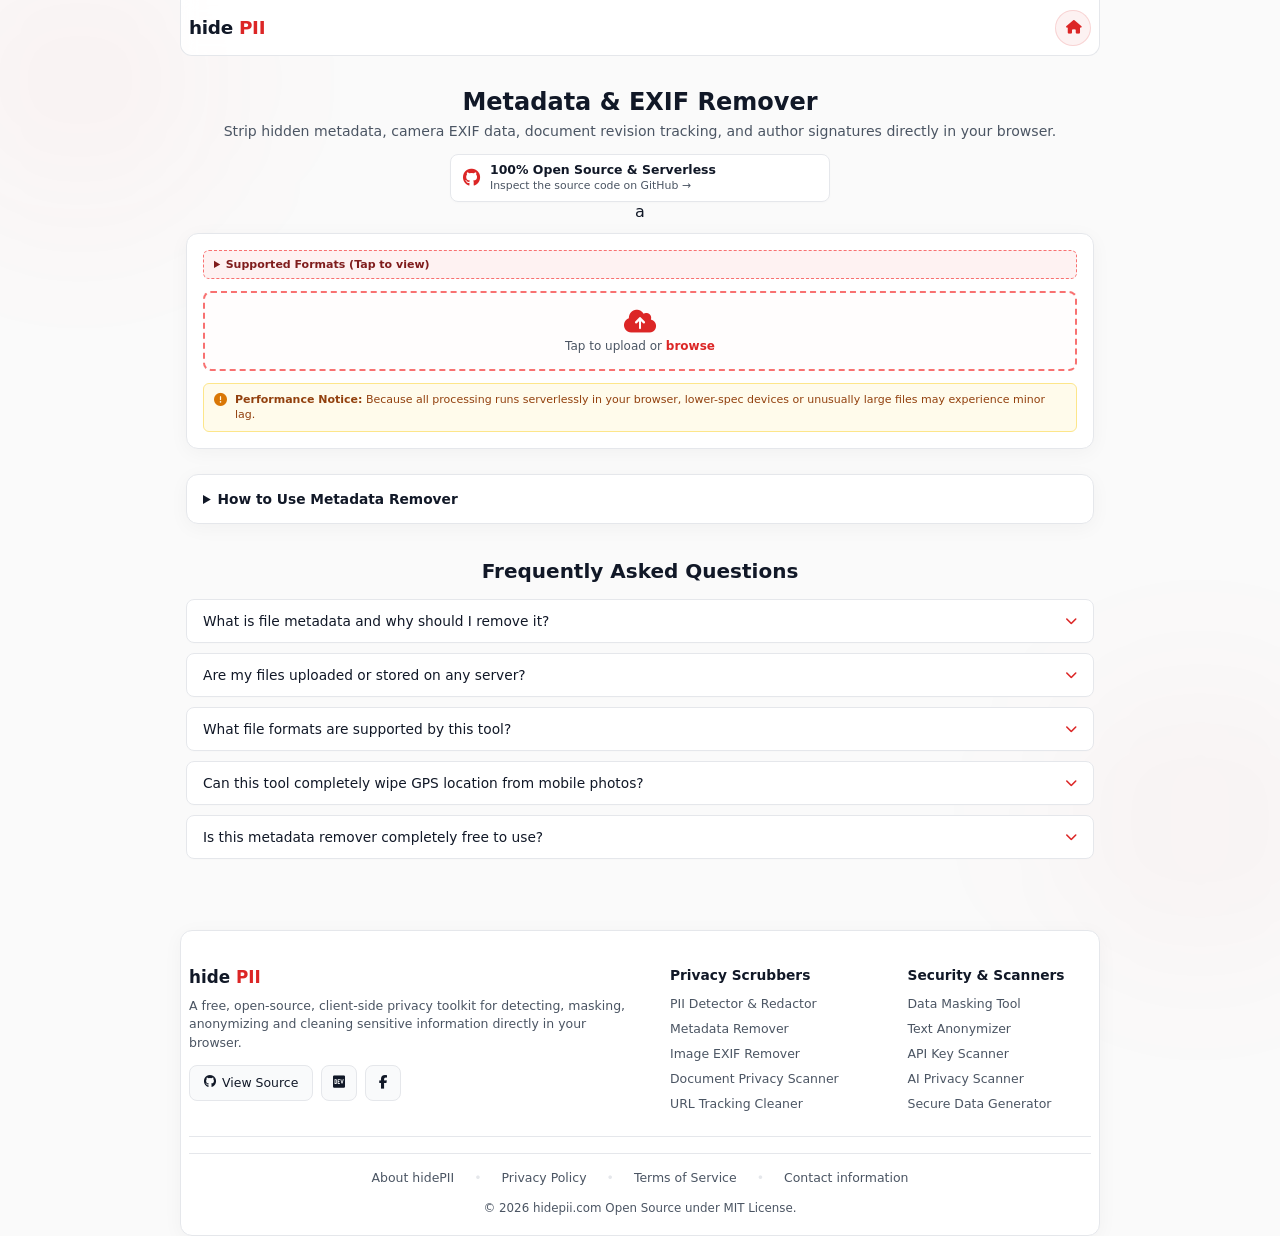
==== metadata-remover/index.html @ aa1be757 "mdr-test2" ====
<!DOCTYPE html>
<html lang="en">

<head>
    <meta charset="UTF-8">
    <meta name="viewport" content="width=device-width, initial-scale=1.0, viewport-fit=cover">
    <title>Metadata Remover & EXIF Cleaner | hidePII</title>
    <meta name="description"
        content="Free online metadata and EXIF remover tool. Strip hidden file properties, camera EXIF, document tracking and author signatures directly in your browser. No uploads.">
    <meta name="author" content="hidePII">
    <link rel="canonical" href="https://hidepii.com/metadata-remover/">
    <link rel="icon" href="/favicon.png">

    <link rel="stylesheet" href="https://cdnjs.cloudflare.com/ajax/libs/font-awesome/6.4.0/css/all.min.css">
    <link rel="stylesheet" href="style.css">

    <script src="https://cdnjs.cloudflare.com/ajax/libs/jszip/3.10.1/jszip.min.js"></script>
    <!-- pdf -->
    <script src="https://unpkg.com/pdf-lib@1.17.1/dist/pdf-lib.min.js"></script>
    <!-- EXIF.js for deep image metadata reading -->
    <script src="https://cdn.jsdelivr.net/npm/exif-js" defer></script>
    <!-- JSZip for deep Office & Archive metadata stripping -->
    <script src="https://cdnjs.cloudflare.com/ajax/libs/jszip/3.10.1/jszip.min.js" defer></script>
</head>

<body>

    <!-- Background Glow Orbs -->
    <div class="glow-orb orb-1" aria-hidden="true"></div>
    <div class="glow-orb orb-2" aria-hidden="true"></div>

    <!-- Header aligned with main tool content width -->
    <header class="app-header">
        <div class="nav-container">
            <a href="https://hidepii.com/" class="brand-name" aria-label="hidePII Home">
                hide <span class="highlight">PII</span>
            </a>
            <a href="https://hidepii.com/" id="nav-action-btn" class="about-btn" aria-label="Home">
                <i class="fa-solid fa-house" aria-hidden="true"></i>
            </a>
        </div>
    </header>

    <!-- Main Container -->
    <main class="main-container">
        <div class="hero-section" style="padding: 16px 0 12px 0; max-width: 100%; margin: 0 auto; text-align: center;">
            <h1 style="font-size: 1.5rem; font-weight: 700; margin-bottom: 6px; color: var(--text-main);">Metadata &
                EXIF Remover</h1>
            <p style="color: var(--text-muted); font-size: 0.88rem; line-height: 1.4;">
                Strip hidden metadata, camera EXIF data, document revision tracking, and author signatures directly in
                your browser.
            </p>

            <!-- Single Line Clean GitHub Trust Badge -->
            <div style="margin-top: 12px; display: flex; justify-content: center;">
                <a href="https://github.com/hidepii/metadata-remover" target="_blank" class="hero-github-card"
                    rel="noopener noreferrer">
                    <div class="github-card-icon">
                        <i class="fa-brands fa-github" aria-hidden="true"></i>
                    </div>
                    <div class="github-card-content">
                        <span class="github-card-title">100% Open Source & Serverless</span>
                        <span class="github-card-desc">Inspect the source code on GitHub &rarr;</span>
                    </div>
                </a>
            </div>a
        </div>

        <!-- Tool App Card Wrapper -->
        <div class="tool-app-card">
            <!-- Minimizable Supported Formats Notice -->
            <details class="format-notice">
                <summary>Supported Formats (Tap to view)</summary>
                <div class="format-details">
                    <strong>Images (JPG, PNG, WebP):</strong> 100% Precision (Canvas)<br>
                    <strong>PDFs:</strong> 99%-100% Precision (Deep Scrub)<br>
                    <strong>Office Docs (DOCX, XLSX, PPTX):</strong> 95%-99% Precision (XML Scrub)<br>
                    <strong>SVG & EPUB:</strong> 95%-99% Precision (Metadata Clean)<br>
                    <strong>Other Files:</strong> Standard Stream Bypass


            </details>

            <!-- Upload Box -->
            <div class="upload-box" onclick="document.getElementById('fileInput').click()">
                <div class="upload-icon" aria-hidden="true">
                    <i class="fa-solid fa-cloud-arrow-up" style="font-size: 26px; color: var(--primary-color);"></i>
                </div>
                <span class="upload-label">Tap to upload or <strong>browse</strong></span>
                <input type="file" id="fileInput">
            </div>

            <!-- File Preview Section -->
            <div id="filePreviewContainer" class="file-preview-container" style="display: none;">
                <div class="file-info-card">
                    <img id="previewThumb" src="" alt="Thumb" style="display: none;">
                    <div class="file-details">
                        <span id="fileNameDisplay"></span>
                        <span id="fileSizeDisplay"></span>
                    </div>
                </div>
            </div>

            <div id="status"></div>

            <!-- Scrollable Output Box -->
            <div class="result-box" id="resultBox">
                <h4>Scan & Purge Logs:</h4>
                <ul id="logList"></ul>
            </div>

            <a id="downloadBtn" class="download-btn">Download Clean File</a>

            <!-- Serverless Performance Disclaimer Box -->
            <div class="disclaimer-box">
                <i class="fa-solid fa-circle-exclamation" aria-hidden="true"></i>
                <span><strong>Performance Notice:</strong> Because all processing runs serverlessly in your browser,
                    lower-spec devices or unusually large files may experience minor lag.</span>
            </div>
        </div>
        <!-- How to Use Section (Minimizable) -->
        <!-- How to Use Section (Minimizable) -->
        <details class="tool-app-card" style="margin-top: 25px;">
            <summary
                style="font-size: 0.86rem; font-weight: 700; color: var(--text-main); cursor: pointer; outline: none; user-select: none;">
                How to Use Metadata Remover</summary>
            <div style="margin-top: 12px;">
                <p style="margin-bottom: 10px; font-size: 0.84rem; color: var(--text-muted); line-height: 1.6;">
                    Simply tap or drag any image, document, archive, or video file into the secure upload box above. The
                    utility instantly scans and strips hidden EXIF data, GPS coordinates, author metadata, and revision
                    tracking entirely client-side inside your browser with zero server uploads.
                </p>
                <p style="font-size: 0.84rem; color: var(--text-muted); line-height: 1.6;">
                    Once the forensic deep purge is complete, review the execution logs and click <strong>Download Clean
                        File</strong> to instantly save your 100% sanitized file.
                </p>
            </div>
        </details>



        <!-- FAQ Section -->
        <section class="faq-section" aria-labelledby="faq-heading">
            <div class="faq-container">
                <h2 id="faq-heading">Frequently Asked Questions</h2>

                <div class="faq-item">
                    <button class="faq-question" type="button" aria-expanded="false">
                        <span>What is file metadata and why should I remove it?</span>
                        <i class="fa-solid fa-chevron-down" aria-hidden="true"></i>
                    </button>
                    <div class="faq-answer">
                        <div>
                            <p>Metadata contains hidden details such as your camera model, GPS location coordinates,
                                author names, software revisions, and creation timestamps which can compromise your
                                privacy when sharing files online.</p>
                        </div>
                    </div>
                </div>

                <div class="faq-item">
                    <button class="faq-question" type="button" aria-expanded="false">
                        <span>Are my files uploaded or stored on any server?</span>
                        <i class="fa-solid fa-chevron-down" aria-hidden="true"></i>
                    </button>
                    <div class="faq-answer">
                        <div>
                            <p>No. All processing, scanning, and metadata purging happen entirely client-side inside
                                your browser using JavaScript. Your files never leave your device.</p>
                        </div>
                    </div>
                </div>

                <div class="faq-item">
                    <button class="faq-question" type="button" aria-expanded="false">
                        <span>What file formats are supported by this tool?</span>
                        <i class="fa-solid fa-chevron-down" aria-hidden="true"></i>
                    </button>
                    <div class="faq-answer">
                        <div>
                            <p>It supports images (JPG, PNG, WebP), office documents (DOCX, XLSX, PPTX), ZIP archives,
                                media files (MP3, MP4), and PDF documents.</p>
                        </div>
                    </div>
                </div>

                <div class="faq-item">
                    <button class="faq-question" type="button" aria-expanded="false">
                        <span>Can this tool completely wipe GPS location from mobile photos?</span>
                        <i class="fa-solid fa-chevron-down" aria-hidden="true"></i>
                    </button>
                    <div class="faq-answer">
                        <div>
                            <p>Yes. By utilizing aggressive canvas re-rendering and EXIF strip engines, all hidden
                                geolocation tags, MakerNotes, and camera parameters are completely destroyed.</p>
                        </div>
                    </div>
                </div>

                <div class="faq-item">
                    <button class="faq-question" type="button" aria-expanded="false">
                        <span>Is this metadata remover completely free to use?</span>
                        <i class="fa-solid fa-chevron-down" aria-hidden="true"></i>
                    </button>
                    <div class="faq-answer">
                        <div>
                            <p>Yes, hidePII tools are 100% free, open-source privacy utilities designed to keep your
                                personal data secure without subscriptions or hidden fees.</p>
                        </div>
                    </div>
                </div>
            </div>
        </section>
    </main>

    <!-- Footer matched to main container width -->
    <footer class="app-footer">
        <div class="footer-wrapper">
            <div class="footer-container">
                <div class="footer-col brand-col">
                    <h3>hide <span class="highlight">PII</span></h3>
                    <p>
                        A free, open-source, client-side privacy toolkit for detecting,
                        masking, anonymizing and cleaning sensitive information directly
                        in your browser.
                    </p>
                    <div class="footer-social-links">
                        <a href="https://github.com/hidepii" target="_blank" class="social-btn github-btn"
                            rel="noopener noreferrer" aria-label="View source on GitHub">
                            <i class="fa-brands fa-github" aria-hidden="true"></i>
                            <span>View Source</span>
                        </a>
                        <a href="https://dev.to/hidepii" target="_blank" class="social-btn" rel="noopener noreferrer"
                            aria-label="Dev.to">
                            <i class="fa-brands fa-dev" aria-hidden="true"></i>
                        </a>
                        <a href="https://facebook.com/hidepii" target="_blank" class="social-btn"
                            rel="noopener noreferrer" aria-label="Facebook">
                            <i class="fa-brands fa-facebook-f" aria-hidden="true"></i>
                        </a>
                    </div>
                </div>
                <div class="footer-tools-wrapper">
                    <div class="footer-col tools-category">
                        <h4>Privacy Scrubbers</h4>
                        <ul class="footer-tools-list">
                            <li><a href="https://hidepii.com/pii-detector">PII Detector & Redactor</a></li>
                            <li><a href="https://hidepii.com/metadata-remover">Metadata Remover</a></li>
                            <li><a href="https://hidepii.com/exif-remover">Image EXIF Remover</a></li>
                            <li><a href="https://hidepii.com/document-privacy-scanner">Document Privacy Scanner</a></li>
                            <li><a href="https://hidepii.com/url-tracking-cleaner">URL Tracking Cleaner</a></li>
                        </ul>
                    </div>
                    <div class="footer-col tools-category">
                        <h4>Security & Scanners</h4>
                        <ul class="footer-tools-list">
                            <li><a href="https://hidepii.com/data-masking-tool">Data Masking Tool</a></li>
                            <li><a href="https://hidepii.com/text-anonymizer">Text Anonymizer</a></li>
                            <li><a href="https://hidepii.com/api-key-scanner">API Key Scanner</a></li>
                            <li><a href="https://hidepii.com/ai-privacy-scanner">AI Privacy Scanner</a></li>
                            <li><a href="https://hidepii.com/secure-generator">Secure Data Generator</a></li>
                        </ul>
                    </div>
                </div>
            </div>
            <div class="footer-links-bar">
                <div class="footer-links-container">
                    <a href="https://hidepii.com/about">About hidePII</a>
                    <span aria-hidden="true">&bull;</span>
                    <a href="https://hidepii.com/privacy">Privacy Policy</a>
                    <span aria-hidden="true">&bull;</span>
                    <a href="https://hidepii.com/terms">Terms of Service</a>
                    <span aria-hidden="true">&bull;</span>
                    <a href="https://hidepii.com/contact">Contact information</a>
                </div>
            </div>
            <div class="footer-bottom">
                <p>&copy; <span id="current-year">2026</span> hidepii.com Open Source under MIT License.</p>
            </div>
        </div>
    </footer>

    <script src="script.js"></script>
</body>

</html>
---- metadata-remover/style.css ----
:root {
    --bg-color: #fafafa;
    --card-bg: #ffffff;
    --border-color: #e5e7eb;
    --primary-color: #dc2626;
    --text-main: #111827;
    --text-muted: #4b5563;
    --transition-smooth: transform 0.2s cubic-bezier(0.4, 0, 0.2, 1), box-shadow 0.2s cubic-bezier(0.4, 0, 0.2, 1), border-color 0.2s ease, background-color 0.2s ease;
}

* {
    box-sizing: border-box;
    margin: 0;
    padding: 0;
    font-family: system-ui, -apple-system, sans-serif;
}

html {
    scroll-behavior: smooth;
    -webkit-text-size-adjust: 100%;
}

body {
    background-color: var(--bg-color);
    color: var(--text-main);
    min-height: 100vh;
    position: relative;
    overflow-x: hidden;
    -webkit-font-smoothing: antialiased;
}

/* Background Glow Orbs */
.glow-orb {
    position: fixed;
    width: 280px;
    height: 280px;
    border-radius: 50%;
    filter: blur(80px);
    z-index: -1;
    pointer-events: none;
}

.orb-1 {
    top: -60px;
    left: -60px;
    background: rgba(220, 38, 38, 0.04);
}

.orb-2 {
    bottom: -60px;
    right: -60px;
    background: rgba(185, 28, 28, 0.03);
}

/* Header Style with increased max-width and minimal edge margin */
.app-header {
    background: rgba(255, 255, 255, 0.9);
    backdrop-filter: blur(8px);
    -webkit-backdrop-filter: blur(8px);
    border-bottom: 1px solid var(--border-color);
    border-left: 1px solid var(--border-color);
    border-right: 1px solid var(--border-color);
    border-bottom-left-radius: 12px;
    border-bottom-right-radius: 12px;
    position: sticky;
    top: 0;
    z-index: 100;
    height: 56px;
    max-width: 920px;
    margin: 0 auto;
}

.nav-container {
    width: 100%;
    padding: 0 8px;
    height: 100%;
    display: flex;
    justify-content: space-between;
    align-items: center;
}

.brand-name {
    font-size: 1.15rem;
    font-weight: 700;
    color: var(--text-main);
    text-decoration: none;
    letter-spacing: -0.3px;
}

.highlight {
    color: var(--primary-color);
}

.about-btn {
    width: 36px;
    height: 36px;
    background: rgba(220, 38, 38, 0.06);
    border: 1px solid rgba(220, 38, 38, 0.15);
    color: var(--primary-color);
    border-radius: 50%;
    display: flex;
    align-items: center;
    justify-content: center;
    text-decoration: none;
    font-size: 0.85rem;
    transition: var(--transition-smooth);
}

.about-btn:hover {
    background: var(--primary-color);
    color: #ffffff;
    transform: scale(1.05);
}

/* GitHub Trust Badge Card */
.hero-github-card {
    display: inline-flex;
    align-items: center;
    gap: 10px;
    background: #ffffff;
    border: 1px solid var(--border-color);
    padding: 8px 12px;
    border-radius: 8px;
    text-decoration: none;
    text-align: left;
    box-shadow: 0 1px 3px rgba(0, 0, 0, 0.02);
    transition: var(--transition-smooth);
    width: 100%;
    max-width: 380px;
}

.hero-github-card:hover {
    border-color: #fca5a5;
    box-shadow: 0 3px 10px rgba(220, 38, 38, 0.06);
}

.github-card-icon {
    font-size: 18px;
    color: var(--primary-color);
    flex-shrink: 0;
    display: flex;
    align-items: center;
}

.github-card-content {
    display: flex;
    flex-direction: column;
    overflow: hidden;
    width: 100%;
    min-width: 0;
}

.github-card-title {
    font-size: 0.78rem;
    font-weight: 700;
    color: var(--text-main);
    line-height: 1.2;
    white-space: normal;
}

.github-card-desc {
    font-size: 0.68rem;
    color: var(--text-muted);
    margin-top: 1px;
    line-height: 1.3;
    white-space: normal;
}

/* Main Container & Tool Card with expanded width and reduced side margins */
.main-container {
    max-width: 920px;
    margin: 0 auto;
    padding: 16px 6px;
}

.tool-app-card {
    background: var(--card-bg);
    padding: 16px 16px;
    border-radius: 12px;
    box-shadow: 0 4px 20px rgba(0, 0, 0, 0.04);
    border: 1px solid var(--border-color);
    margin-bottom: 20px;
}

details.tool-app-card summary::-webkit-details-marker {
    display: none;
}

details.format-notice {
    margin-bottom: 12px;
    font-size: 11px;
    color: #7f1d1d;
    background: #fef2f2;
    padding: 7px 10px;
    border-radius: 6px;
    border: 1px dashed #f87171;
    font-weight: 500;
    text-align: left;
    cursor: pointer;
    user-select: none;
}

details.format-notice summary {
    font-weight: 600;
    outline: none;
}

.format-details {
    margin-top: 4px;
    font-size: 10px;
    color: #4b5563;
    border-top: 1px solid #fecaca;
    padding-top: 4px;
    line-height: 1.3;
}

.upload-box {
    border: 2px dashed #f87171;
    padding: 16px 10px;
    border-radius: 8px;
    cursor: pointer;
    transition: all 0.2s ease;
    background: #fffdfd;
    text-align: center;
}

.upload-box:hover {
    border-color: var(--primary-color);
    background: #fff5f5;
}

.upload-icon {
    margin-bottom: 4px;
}

input[type="file"] {
    display: none;
}

.upload-label {
    font-size: 12px;
    color: #4b5563;
    cursor: pointer;
    display: block;
}

.upload-label strong {
    color: var(--primary-color);
}

/* File Preview Section */
.file-preview-container {
    margin-top: 10px;
    text-align: left;
    background: #fff5f5;
    padding: 8px 10px;
    border-radius: 6px;
    border: 1px solid #fecaca;
}

.file-info-card {
    display: flex;
    align-items: center;
    gap: 8px;
}

#previewThumb {
    width: 32px;
    height: 32px;
    object-fit: cover;
    border-radius: 4px;
    border: 1px solid #fca5a5;
}

.file-details span {
    display: block;
    font-size: 11px;
    color: #1f2937;
}

.file-details span#fileNameDisplay {
    font-weight: 600;
    word-break: break-all;
}

#status {
    margin-top: 10px;
    font-size: 11px;
    color: var(--text-muted);
    font-weight: 500;
}

/* Scrollable Output Box */
.result-box {
    margin-top: 10px;
    text-align: left;
    background: #fffbfb;
    padding: 10px 12px;
    border-radius: 6px;
    border: 1px solid #fecaca;
    display: none;
    max-height: 180px;
    overflow: auto;
    scrollbar-width: thin;
    scrollbar-color: var(--primary-color) #fee2e2;
}

.result-box::-webkit-scrollbar {
    width: 4px;
    height: 4px;
}

.result-box::-webkit-scrollbar-thumb {
    background-color: var(--primary-color);
    border-radius: 4px;
}

.result-box h4 {
    font-size: 11px;
    color: #991b1b;
    margin-bottom: 4px;
    font-weight: 700;
}

.result-box ul {
    list-style-type: disc;
    padding-left: 14px;
    font-size: 11px;
    color: #374151;
}

.result-box li {
    margin-bottom: 4px;
    word-break: break-word;
    line-height: 1.3;
}

.download-btn {
    display: none;
    margin-top: 12px;
    width: 100%;
    background-color: var(--primary-color);
    color: white;
    border: none;
    padding: 10px;
    border-radius: 6px;
    font-size: 13px;
    font-weight: 600;
    cursor: pointer;
    transition: background 0.2s;
    text-decoration: none;
    text-align: center;
    box-shadow: 0 2px 6px rgba(220, 38, 38, 0.2);
}

.download-btn:hover {
    background-color: #b91c1c;
}

/* Serverless Performance Disclaimer Box Style */
.disclaimer-box {
    margin-top: 12px;
    background: #fffbeb;
    border: 1px solid #fde68a;
    border-radius: 6px;
    padding: 8px 10px;
    display: flex;
    align-items: flex-start;
    gap: 8px;
    font-size: 11px;
    color: #92400e;
    text-align: left;
    line-height: 1.4;
}

.disclaimer-box i {
    color: #d97706;
    font-size: 13px;
    margin-top: 1px;
}

.spinner {
    display: inline-block;
    width: 12px;
    height: 12px;
    border: 2px solid #fca5a5;
    border-top-color: var(--primary-color);
    border-radius: 50%;
    animation: spin 0.8s linear infinite;
    vertical-align: middle;
    margin-right: 6px;
}

@keyframes spin {
    to { transform: rotate(360deg); }
}

/* FAQ Section Styling matched to tool card width */
.faq-section {
    width: 100%;
    margin: 35px 0 0 0;
    padding: 0;
}

.faq-container {
    width: 100%;
}

.faq-container h2 {
    font-size: 1.25rem;
    font-weight: 600;
    color: var(--text-main);
    text-align: center;
    margin-bottom: 16px;
}

.faq-item {
    background: var(--card-bg);
    border: 1px solid var(--border-color);
    border-radius: 8px;
    margin-bottom: 10px;
    overflow: hidden;
    box-shadow: 0 1px 2px rgba(0, 0, 0, 0.01);
    transition: var(--transition-smooth);
}

.faq-item.active {
    border-color: var(--primary-color);
    box-shadow: 0 3px 12px rgba(220, 38, 38, 0.05);
}

.faq-question {
    width: 100%;
    background: none;
    border: none;
    padding: 13px 16px;
    display: flex;
    justify-content: space-between;
    align-items: center;
    color: var(--text-main);
    font-size: 0.86rem;
    font-weight: 500;
    text-align: left;
    cursor: pointer;
    gap: 12px;
}

.faq-question span {
    flex: 1;
}

.faq-question i {
    color: var(--primary-color);
    font-size: 0.75rem;
    transition: transform 0.25s ease;
    flex-shrink: 0;
}

.faq-item.active .faq-question i {
    transform: rotate(180deg);
}

.faq-answer {
    display: grid;
    grid-template-rows: 0fr;
    transition: grid-template-rows 0.3s ease, padding 0.3s ease;
    padding: 0 16px;
}

.faq-item.active .faq-answer {
    grid-template-rows: 1fr;
    padding: 0 16px 14px 16px;
}

.faq-answer > div {
    overflow: hidden;
}

.faq-answer p {
    color: var(--text-muted);
    font-size: 0.8rem;
    line-height: 1.5;
    margin-bottom: 0.6rem;
}

.faq-answer p:last-child {
    margin-bottom: 0;
}

/* Footer Style */
.app-footer {
    background: #ffffff;
    border: 1px solid var(--border-color);
    border-radius: 12px;
    padding: 36px 0 20px 0;
    margin: 45px auto 0 auto;
    max-width: 920px;
    color: var(--text-muted);
    box-shadow: 0 4px 20px rgba(0, 0, 0, 0.04);
}

.footer-wrapper {
    max-width: 100%;
    margin: 0 auto;
    padding: 0 8px;
}

.footer-container {
    display: grid;
    grid-template-columns: 50% 50%;
    gap: 30px;
    width: 100%;
    padding-bottom: 24px;
    border-bottom: 1px solid var(--border-color);
    align-items: flex-start;
}

.footer-col {
    width: 100%;
    text-align: left;
}

.footer-tools-wrapper {
    display: grid;
    grid-template-columns: 1fr 1fr;
    gap: 24px;
    width: 100%;
}

.footer-col h3 {
    font-size: 1.05rem;
    color: var(--text-main);
    margin-bottom: 10px;
}

.footer-col h4 {
    font-size: 0.86rem;
    color: var(--text-main);
    margin-bottom: 10px;
    font-weight: 600;
}

.footer-col p {
    font-size: 0.78rem;
    line-height: 1.5;
    margin-bottom: 12px;
}

.footer-social-links {
    display: flex;
    gap: 8px;
    flex-wrap: wrap;
    align-items: center;
    justify-content: flex-start;
}

.social-btn {
    display: inline-flex;
    align-items: center;
    justify-content: center;
    width: 36px;
    height: 36px;
    background: #f9fafb;
    border: 1px solid var(--border-color);
    color: var(--text-main);
    border-radius: 8px;
    font-size: 0.85rem;
    text-decoration: none;
    transition: var(--transition-smooth);
}

.github-btn {
    width: auto;
    padding: 0 14px;
    gap: 6px;
    font-size: 0.78rem;
    font-weight: 500;
}

.social-btn:hover {
    background: var(--primary-color);
    color: #ffffff;
    border-color: var(--primary-color);
    box-shadow: 0 4px 12px rgba(220, 38, 38, 0.2);
    transform: translateY(-1px);
}

.footer-tools-list {
    list-style: none;
    display: flex;
    flex-direction: column;
    gap: 6px;
}

.footer-tools-list li a {
    color: var(--text-muted);
    text-decoration: none;
    font-size: 0.78rem;
    transition: color 0.15s ease;
    display: inline-block;
}

.footer-tools-list li a:hover {
    color: var(--primary-color);
}

.footer-links-bar {
    margin-top: 16px;
    padding-top: 14px;
    border-top: 1px solid var(--border-color);
    text-align: center;
}

.footer-links-container {
    display: flex;
    justify-content: center;
    align-items: center;
    flex-wrap: wrap;
    gap: 8px 16px;
    font-size: 0.78rem;
}

.footer-links-container a {
    color: var(--text-muted);
    text-decoration: none;
    transition: color 0.2s ease;
    padding: 2px 4px;
    white-space: nowrap;
}

.footer-links-container a:hover {
    color: var(--primary-color);
}

.footer-links-container span {
    color: var(--border-color);
}

.footer-bottom {
    margin-top: 14px;
    text-align: center;
    font-size: 0.74rem;
    padding: 0 10px;
}

/* Mobile Responsive Truncation for GitHub Card */
@media (max-width: 768px) {
    .github-card-title,
    .github-card-desc {
        white-space: nowrap;
        overflow: hidden;
        text-overflow: ellipsis;
    }
}

/* Responsive Footer adjustments for Mobile */
@media (max-width: 950px) {
    .footer-container {
        display: flex;
        flex-direction: column;
        align-items: center;
        text-align: center;
        gap: 28px;
    }
    .footer-tools-wrapper {
        display: flex;
        flex-direction: column;
        align-items: center;
        gap: 24px;
        width: 100%;
    }
    .footer-col {
        text-align: center;
    }
    .footer-social-links {
        justify-content: center;
    }
    .footer-links-container {
        flex-direction: column;
        gap: 8px;
    }
    .footer-links-container span {
        display: none;
    }
}
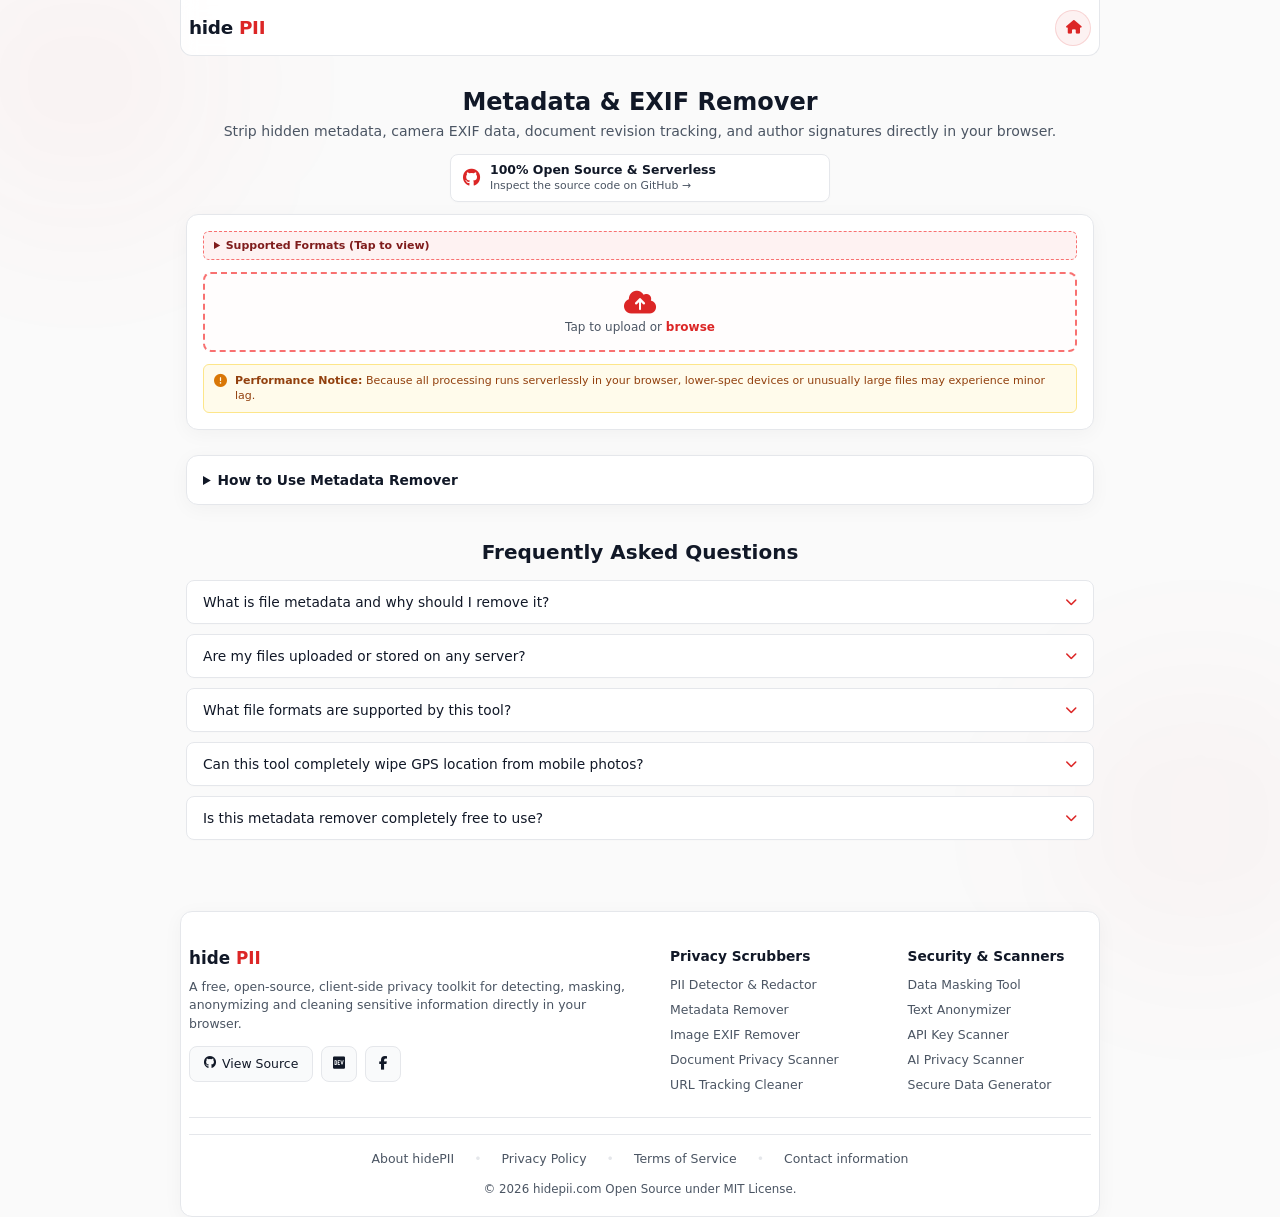
==== commit fee63f58: "test3" ====
--- a/metadata-remover/index.html
+++ b/metadata-remover/index.html
@@ -63,7 +63,7 @@
                         <span class="github-card-desc">Inspect the source code on GitHub &rarr;</span>
                     </div>
                 </a>
-            </div>a
+            </div>
         </div>
 
         <!-- Tool App Card Wrapper -->
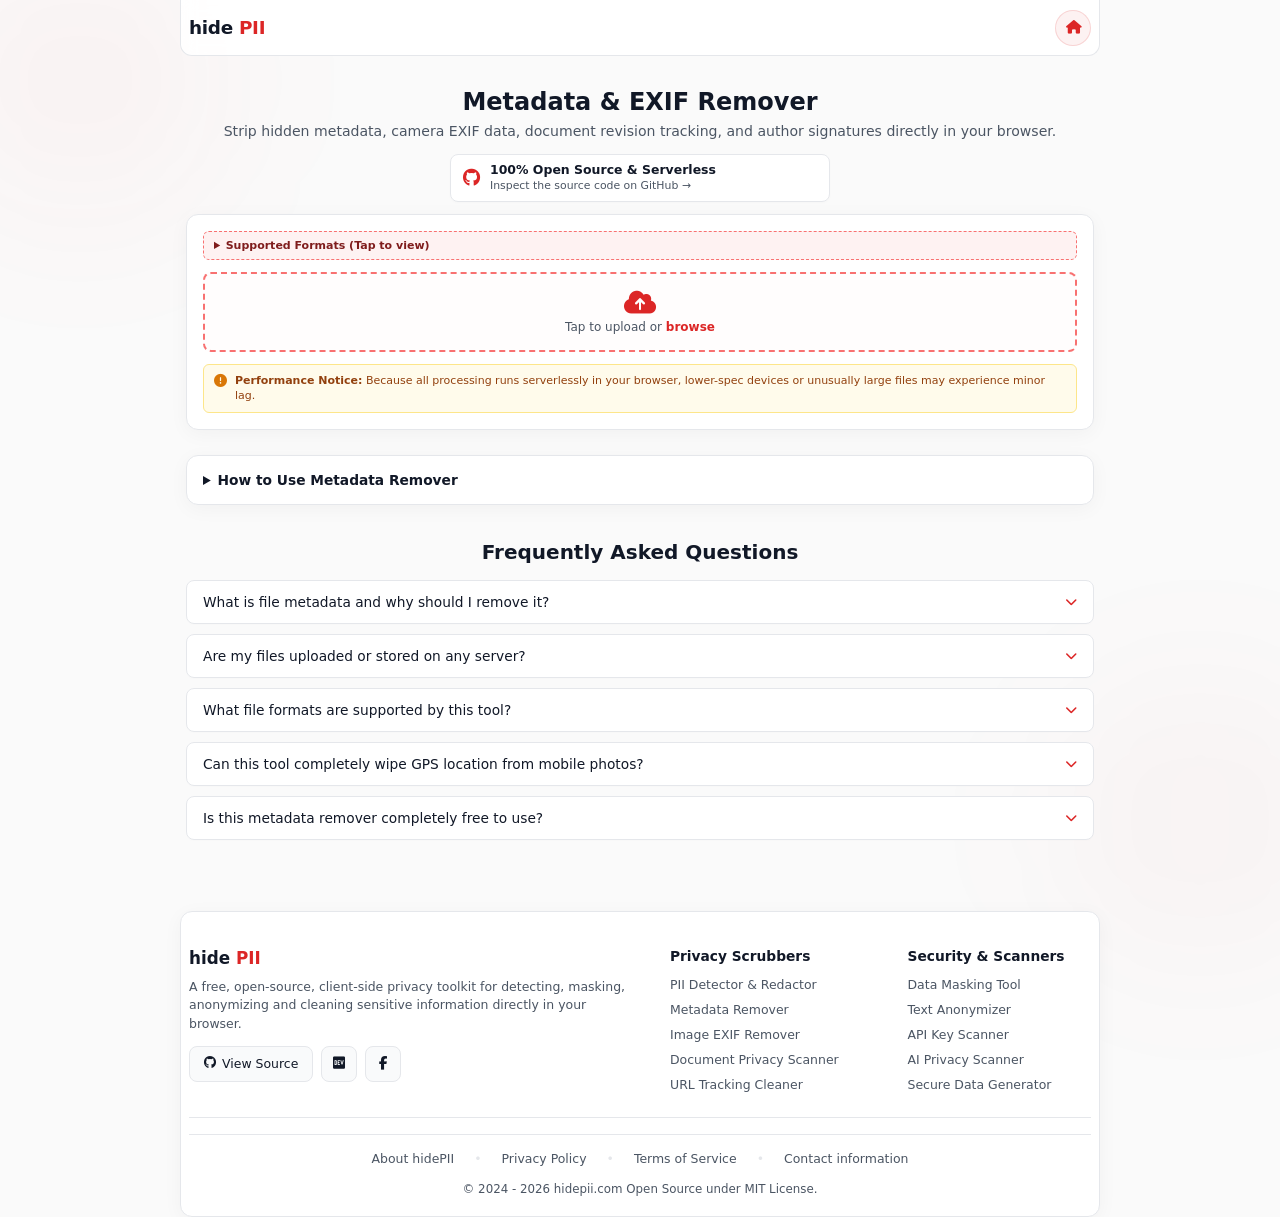
==== commit 102f4f6f: "test-4" ====
--- a/metadata-remover/index.html
+++ b/metadata-remover/index.html
@@ -19,8 +19,6 @@
     <script src="https://unpkg.com/pdf-lib@1.17.1/dist/pdf-lib.min.js"></script>
     <!-- EXIF.js for deep image metadata reading -->
     <script src="https://cdn.jsdelivr.net/npm/exif-js" defer></script>
-    <!-- JSZip for deep Office & Archive metadata stripping -->
-    <script src="https://cdnjs.cloudflare.com/ajax/libs/jszip/3.10.1/jszip.min.js" defer></script>
 </head>
 
 <body>
@@ -72,13 +70,12 @@
             <details class="format-notice">
                 <summary>Supported Formats (Tap to view)</summary>
                 <div class="format-details">
-                    <strong>Images (JPG, PNG, WebP):</strong> 100% Precision (Canvas)<br>
-                    <strong>PDFs:</strong> 99%-100% Precision (Deep Scrub)<br>
-                    <strong>Office Docs (DOCX, XLSX, PPTX):</strong> 95%-99% Precision (XML Scrub)<br>
-                    <strong>SVG & EPUB:</strong> 95%-99% Precision (Metadata Clean)<br>
-                    <strong>Other Files:</strong> Standard Stream Bypass
-
-
+                    <strong>Images (JPG, PNG, WebP):</strong> 100% Precision (Canvas Rasterization)<br>
+                    <strong>PDFs:</strong> 100% Precision (Native AST Parsing)<br>
+                    <strong>Office Docs (DOCX, XLSX, PPTX):</strong> 99.9% Precision (Native XML DOM Parsing)<br>
+                    <strong>SVG & EPUB:</strong> 99.9% Precision (Deep DOM Scrubbing)<br>
+                    <strong>Other Files:</strong> Secure Standard Stream Bypass
+                </div>
             </details>
 
             <!-- Upload Box -->
@@ -118,7 +115,7 @@
                     lower-spec devices or unusually large files may experience minor lag.</span>
             </div>
         </div>
-        <!-- How to Use Section (Minimizable) -->
+
         <!-- How to Use Section (Minimizable) -->
         <details class="tool-app-card" style="margin-top: 25px;">
             <summary
@@ -136,8 +133,6 @@
                 </p>
             </div>
         </details>
-
-
 
         <!-- FAQ Section -->
         <section class="faq-section" aria-labelledby="faq-heading">
@@ -280,7 +275,8 @@
         </div>
     </footer>
 
-    <script src="script.js"></script>
+    <script src="core.js"></script>
+    <script src="design.js"></script>
 </body>
 
 </html>
